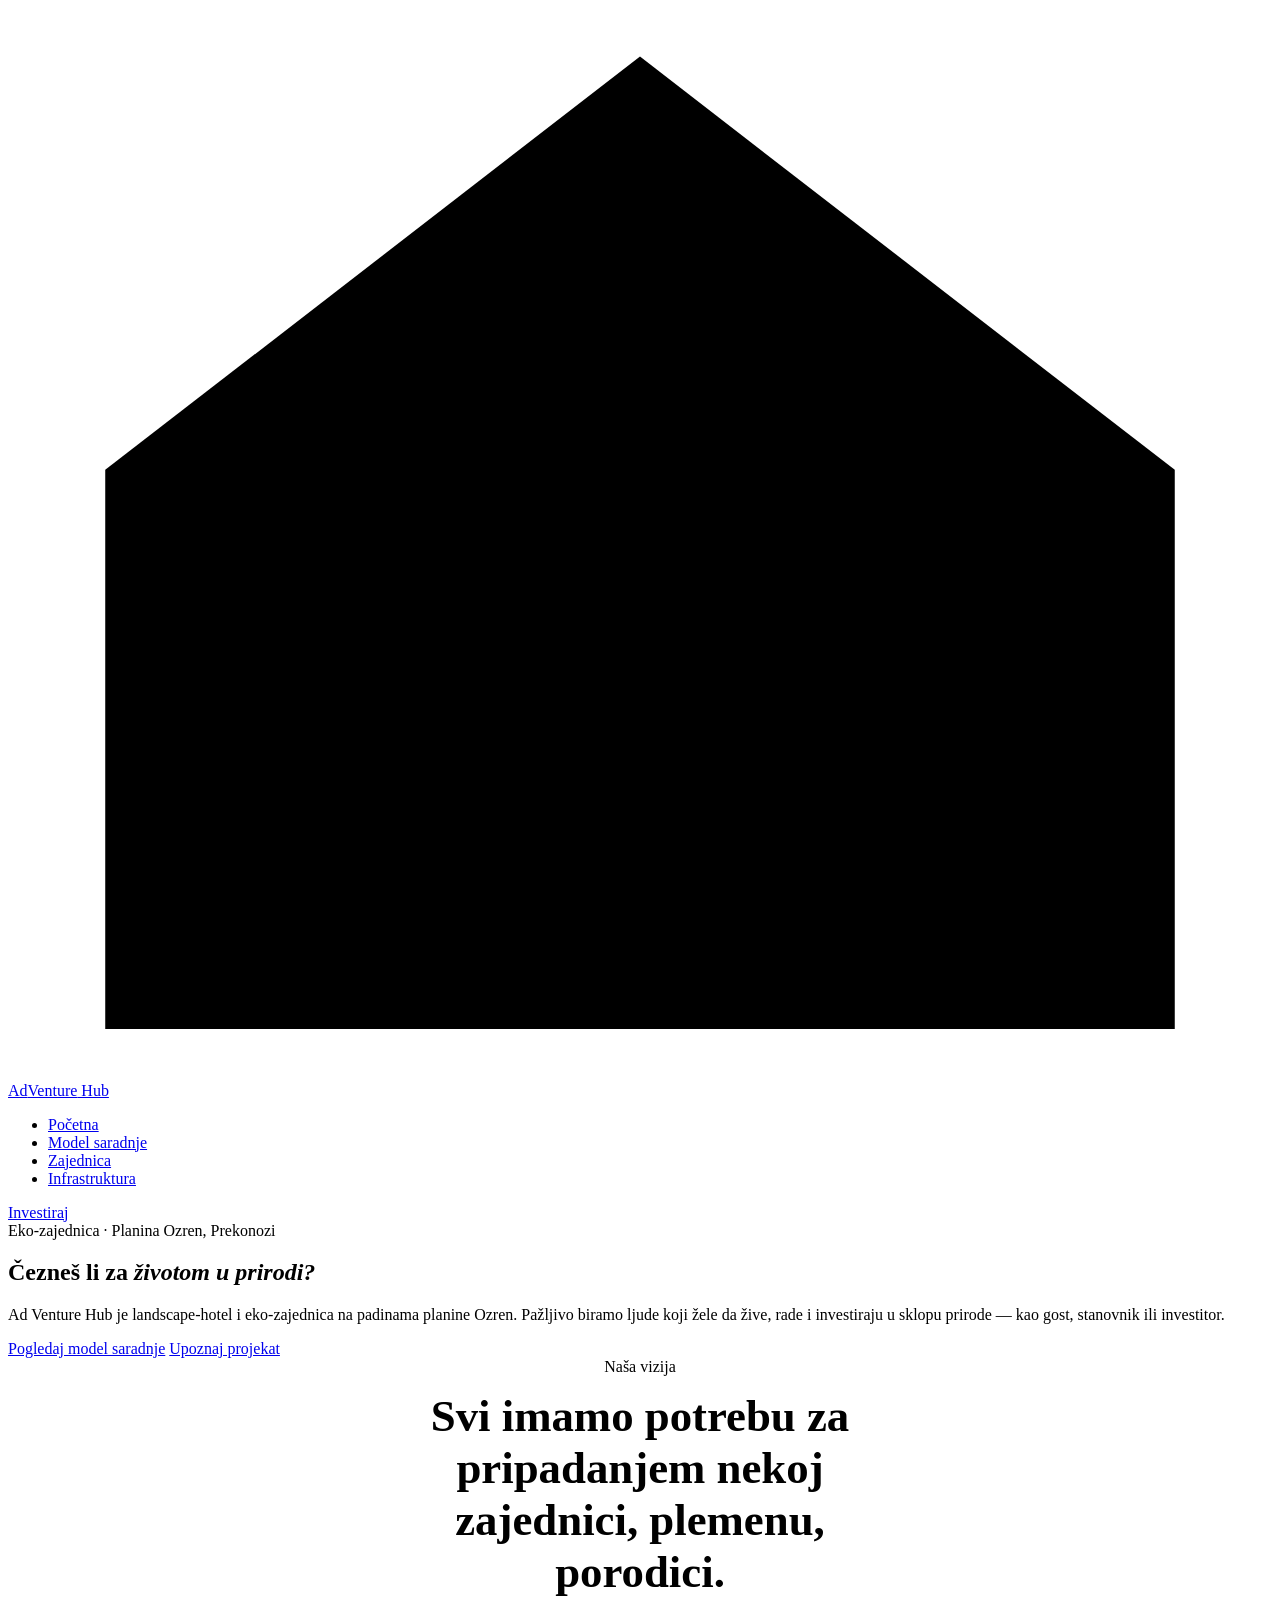
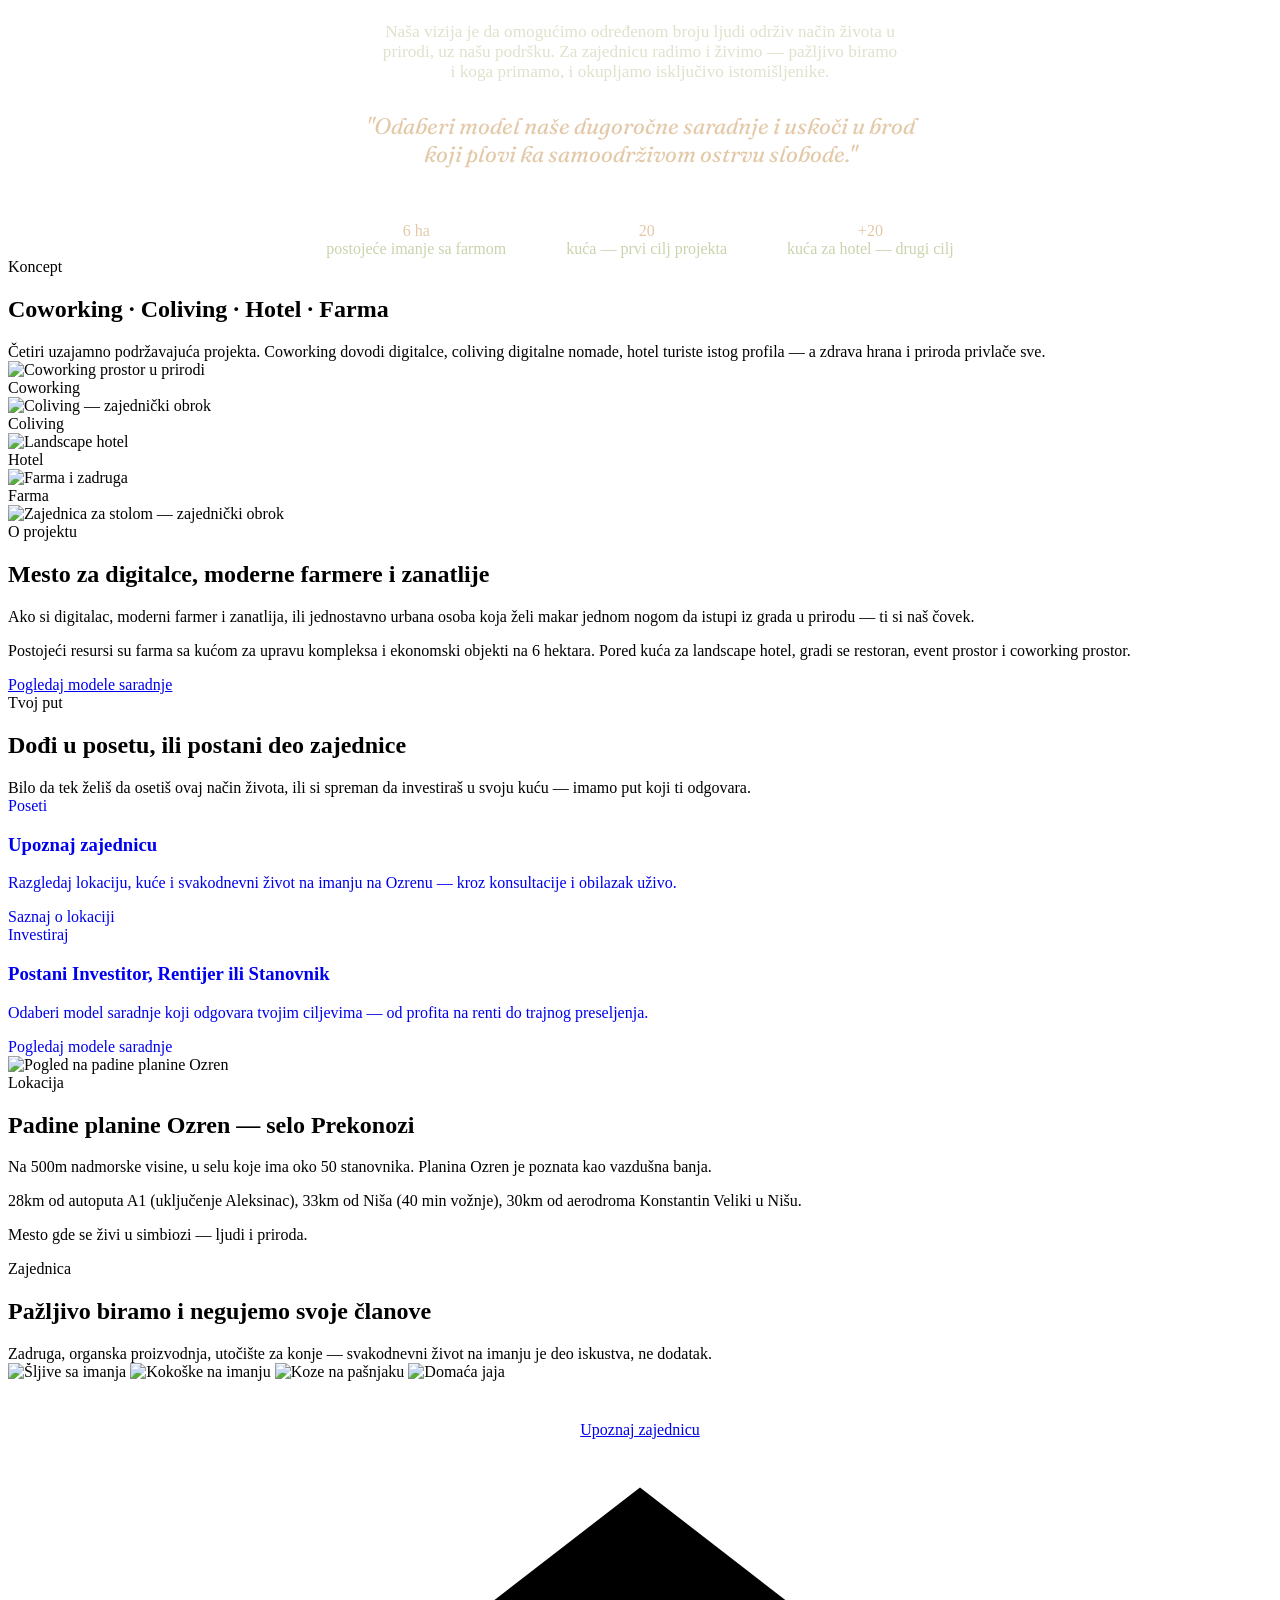
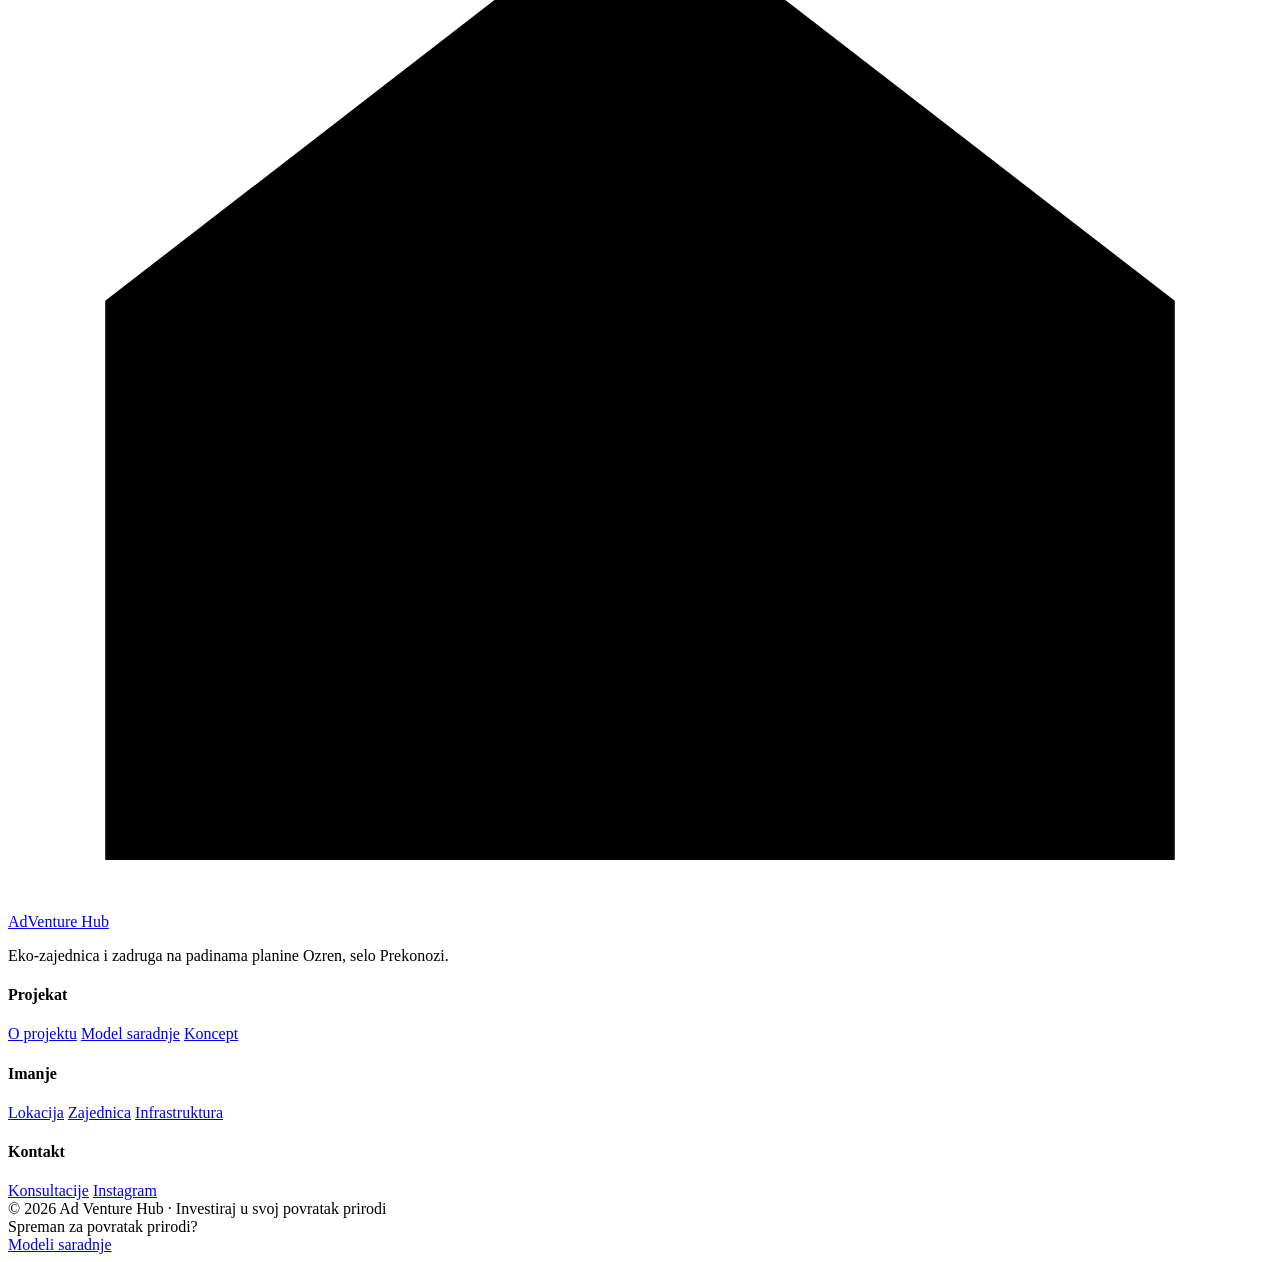
==== index.html @ 5d9820a5 "Add files via upload" ====
<!DOCTYPE html>
<html lang="sr">
<head>
<meta charset="UTF-8">
<meta name="viewport" content="width=device-width, initial-scale=1.0">
<title>Ad Venture Hub — Investiraj u svoj povratak prirodi</title>
<link rel="stylesheet" href="assets/style.css">
<link rel="preconnect" href="https://fonts.googleapis.com">
<link href="https://fonts.googleapis.com/css2?family=Fraunces:ital,opsz,wght@0,9..144,400..700;1,9..144,400..600&family=Source+Sans+3:wght@400;600;700&display=swap" rel="stylesheet">
<style>
  /* Page-specific tweaks */
  .b-hero{background-image:url('assets/photos/01_hero_landscape_farm.jpeg'); background-position:center 38%;}
  .manifesto{background:var(--moss); color:var(--cream); text-align:center;}
  .manifesto .eyebrow{color:var(--field);}
  .manifesto h2{color:var(--cream); font-size:clamp(1.9rem,3.5vw,2.8rem); max-width:20ch; margin:14px auto 24px;}
  .manifesto p{max-width:60ch; margin:0 auto 16px; color:#dde3cc; font-size:1.08rem;}
  .manifesto .quote{font-family:'Fraunces',serif; font-style:italic; font-size:1.4rem; color:#e3c9a8; margin:30px auto 0; max-width:42ch;}
  .home-stats{display:flex; justify-content:center; gap:60px; flex-wrap:wrap; text-align:center; margin-top:54px;}
</style>
</head>
<body>

<nav>
  <a href="index.html" class="logo"><svg class="mark" viewBox="0 0 26 22" xmlns="http://www.w3.org/2000/svg"><path d="M2 21V9.5L13 1l11 8.5V21H2z"/><path d="M9 21v-8h8v8"/></svg>Ad<span>Venture</span> Hub</a>
  <ul class="nav-links">
    <li><a href="index.html" class="nav-link current">Početna</a></li>
    <li><a href="model-saradnje.html" class="nav-link">Model saradnje</a></li>
    <li><a href="zajednica.html" class="nav-link">Zajednica</a></li>
    <li><a href="infrastruktura.html" class="nav-link">Infrastruktura</a></li>
  </ul>
  <a href="model-saradnje.html" class="nav-cta">Investiraj</a>
</nav>

<!-- HERO -->
<section class="b-hero">
  <div class="b-hero-content">
    <div class="eyebrow">Eko-zajednica · Planina Ozren, Prekonozi</div>
    <h1>Čezneš li za <em>životom u prirodi?</em></h1>
    <p>Ad Venture Hub je landscape-hotel i eko-zajednica na padinama planine Ozren. Pažljivo biramo ljude koji žele da žive, rade i investiraju u sklopu prirode — kao gost, stanovnik ili investitor.</p>
    <div class="b-hero-actions">
      <a href="model-saradnje.html" class="btn btn-accent">Pogledaj model saradnje</a>
      <a href="#koncept" class="btn btn-outline-light">Upoznaj projekat</a>
    </div>
  </div>
</section>

<!-- MANIFESTO -->
<section class="manifesto">
  <div class="container">
    <div class="eyebrow">Naša vizija</div>
    <h2>Svi imamo potrebu za pripadanjem nekoj zajednici, plemenu, porodici.</h2>
    <p>Naša vizija je da omogućimo određenom broju ljudi održiv način života u prirodi, uz našu podršku. Za zajednicu radimo i živimo — pažljivo biramo i koga primamo, i okupljamo isključivo istomišljenike.</p>
    <p class="quote">"Odaberi model naše dugoročne saradnje i uskoči u brod koji plovi ka samoodrživom ostrvu slobode."</p>
    <div class="home-stats">
      <div class="stat"><div class="num" style="color:#e3c9a8;">6 ha</div><div class="lbl" style="color:#c8d4ad;">postojeće imanje sa farmom</div></div>
      <div class="stat"><div class="num" style="color:#e3c9a8;">20</div><div class="lbl" style="color:#c8d4ad;">kuća — prvi cilj projekta</div></div>
      <div class="stat"><div class="num" style="color:#e3c9a8;">+20</div><div class="lbl" style="color:#c8d4ad;">kuća za hotel — drugi cilj</div></div>
    </div>
  </div>
</section>

<!-- KONCEPT — 4 stuba -->
<section class="belonging" id="koncept">
  <div class="container">
    <div class="section-head center">
      <div class="eyebrow">Koncept</div>
      <h2>Coworking · Coliving · Hotel · Farma</h2>
      <p class="lede" style="margin:14px auto 0;">Četiri uzajamno podržavajuća projekta. Coworking dovodi digitalce, coliving digitalne nomade, hotel turiste istog profila — a zdrava hrana i priroda privlače sve.</p>
    </div>
    <div class="concept-row">
      <div class="concept-card">
        <img src="assets/photos/05_coworking_window_flowers.jpeg" alt="Coworking prostor u prirodi">
        <div class="label">Coworking</div>
      </div>
      <div class="concept-card">
        <img src="assets/photos/06_coliving_group_table.jpeg" alt="Coliving — zajednički obrok">
        <div class="label">Coliving</div>
      </div>
      <div class="concept-card">
        <img src="assets/photos/07_hotel_window_view.jpeg" alt="Landscape hotel">
        <div class="label">Hotel</div>
      </div>
      <div class="concept-card">
        <img src="assets/photos/04_farmhouse_autumn_view.jpeg" alt="Farma i zadruga">
        <div class="label">Farma</div>
      </div>
    </div>
  </div>
</section>

<!-- O PROJEKTU teaser -->
<section class="belonging" id="o-projektu" style="background:var(--cream);">
  <div class="container b-split">
    <div class="b-img">
      <img src="assets/photos/02_lunch_table_group.jpeg" alt="Zajednica za stolom — zajednički obrok">
    </div>
    <div class="b-text">
      <div class="eyebrow">O projektu</div>
      <h2>Mesto za digitalce, moderne farmere i zanatlije</h2>
      <p>Ako si digitalac, moderni farmer i zanatlija, ili jednostavno urbana osoba koja želi makar jednom nogom da istupi iz grada u prirodu — ti si naš čovek.</p>
      <p>Postojeći resursi su farma sa kućom za upravu kompleksa i ekonomski objekti na 6 hektara. Pored kuća za landscape hotel, gradi se restoran, event prostor i coworking prostor.</p>
      <a href="model-saradnje.html" class="btn btn-primary">Pogledaj modele saradnje</a>
    </div>
  </div>
</section>

<!-- TWO PATHS — Basecamp-style hub split -->
<section class="belonging" style="background:var(--sand);">
  <div class="container">
    <div class="section-head center">
      <div class="eyebrow">Tvoj put</div>
      <h2>Dođi u posetu, ili postani deo zajednice</h2>
      <p class="lede" style="margin:14px auto 0;">Bilo da tek želiš da osetiš ovaj način života, ili si spreman da investiraš u svoju kuću — imamo put koji ti odgovara.</p>
    </div>
    <div class="paths">
      <a class="path-card" href="index.html#lokacija" style="background-image:url('assets/photos/25_horses_house_field.jpeg'); background-position:center 30%; text-decoration:none;">
        <div class="path-content">
          <div class="eyebrow">Poseti</div>
          <h3>Upoznaj zajednicu</h3>
          <p>Razgledaj lokaciju, kuće i svakodnevni život na imanju na Ozrenu — kroz konsultacije i obilazak uživo.</p>
          <span class="btn btn-outline-light">Saznaj o lokaciji</span>
        </div>
      </a>
      <a class="path-card" href="model-saradnje.html" style="background-image:url('assets/photos/10_minima_casa_3x9_field.jpeg'); background-position:center 65%; text-decoration:none;">
        <div class="path-content">
          <div class="eyebrow">Investiraj</div>
          <h3>Postani Investitor, Rentijer ili Stanovnik</h3>
          <p>Odaberi model saradnje koji odgovara tvojim ciljevima — od profita na renti do trajnog preseljenja.</p>
          <span class="btn btn-accent">Pogledaj modele saradnje</span>
        </div>
      </a>
    </div>
  </div>
</section>

<!-- LOKACIJA -->
<section class="belonging" id="lokacija" style="background:var(--cream);">
  <div class="container b-split reverse">
    <div class="b-img">
      <img src="assets/photos/15_ozren_view_field.jpeg" alt="Pogled na padine planine Ozren">
    </div>
    <div class="b-text">
      <div class="eyebrow">Lokacija</div>
      <h2>Padine planine Ozren — selo Prekonozi</h2>
      <p>Na 500m nadmorske visine, u selu koje ima oko 50 stanovnika. Planina Ozren je poznata kao vazdušna banja.</p>
      <p>28km od autoputa A1 (uključenje Aleksinac), 33km od Niša (40 min vožnje), 30km od aerodroma Konstantin Veliki u Nišu.</p>
      <p class="quote">Mesto gde se živi u simbiozi — ljudi i priroda.</p>
    </div>
  </div>
</section>

<!-- ZAJEDNICA photo strip (teaser) -->
<section class="belonging" id="zajednica-teaser" style="background:var(--sand);">
  <div class="container">
    <div class="section-head center">
      <div class="eyebrow">Zajednica</div>
      <h2>Pažljivo biramo i negujemo svoje članove</h2>
      <p class="lede" style="margin:14px auto 0;">Zadruga, organska proizvodnja, utočište za konje — svakodnevni život na imanju je deo iskustva, ne dodatak.</p>
    </div>
    <div class="photo-strip">
      <img class="tall" src="assets/photos/22_zadruga_plums.jpeg" alt="Šljive sa imanja">
      <img src="assets/photos/19_zadruga_chickens.jpeg" alt="Kokoške na imanju">
      <img class="tall" src="assets/photos/23_zadruga_goats.jpeg" alt="Koze na pašnjaku">
      <img src="assets/photos/20_zadruga_eggs_hand.jpeg" alt="Domaća jaja">
    </div>
    <div style="text-align:center; margin-top:40px;">
      <a href="zajednica.html" class="btn btn-primary">Upoznaj zajednicu</a>
    </div>
  </div>
</section>

<footer>
  <div>
    <a href="index.html" class="logo"><svg class="mark" viewBox="0 0 26 22" xmlns="http://www.w3.org/2000/svg"><path d="M2 21V9.5L13 1l11 8.5V21H2z"/><path d="M9 21v-8h8v8"/></svg>Ad<span>Venture</span> Hub</a>
    <p>Eko-zajednica i zadruga na padinama planine Ozren, selo Prekonozi.</p>
  </div>
  <div class="foot-cols">
    <div class="foot-col">
      <h4>Projekat</h4>
      <a href="index.html#o-projektu">O projektu</a>
      <a href="model-saradnje.html">Model saradnje</a>
      <a href="index.html#koncept">Koncept</a>
    </div>
    <div class="foot-col">
      <h4>Imanje</h4>
      <a href="index.html#lokacija">Lokacija</a>
      <a href="zajednica.html">Zajednica</a>
      <a href="infrastruktura.html">Infrastruktura</a>
    </div>
    <div class="foot-col">
      <h4>Kontakt</h4>
      <a href="model-saradnje.html#kontakt">Konsultacije</a>
      <a href="https://www.instagram.com/adventure_hub_serbia/" target="_blank">Instagram</a>
    </div>
  </div>
</footer>
<div class="copyright">© 2026 Ad Venture Hub · Investiraj u svoj povratak prirodi</div>

<div class="sticky-cta">
  <div class="txt">Spreman za povratak prirodi?</div>
  <a href="model-saradnje.html" class="btn btn-accent">Modeli saradnje</a>
</div>

</body>
</html>
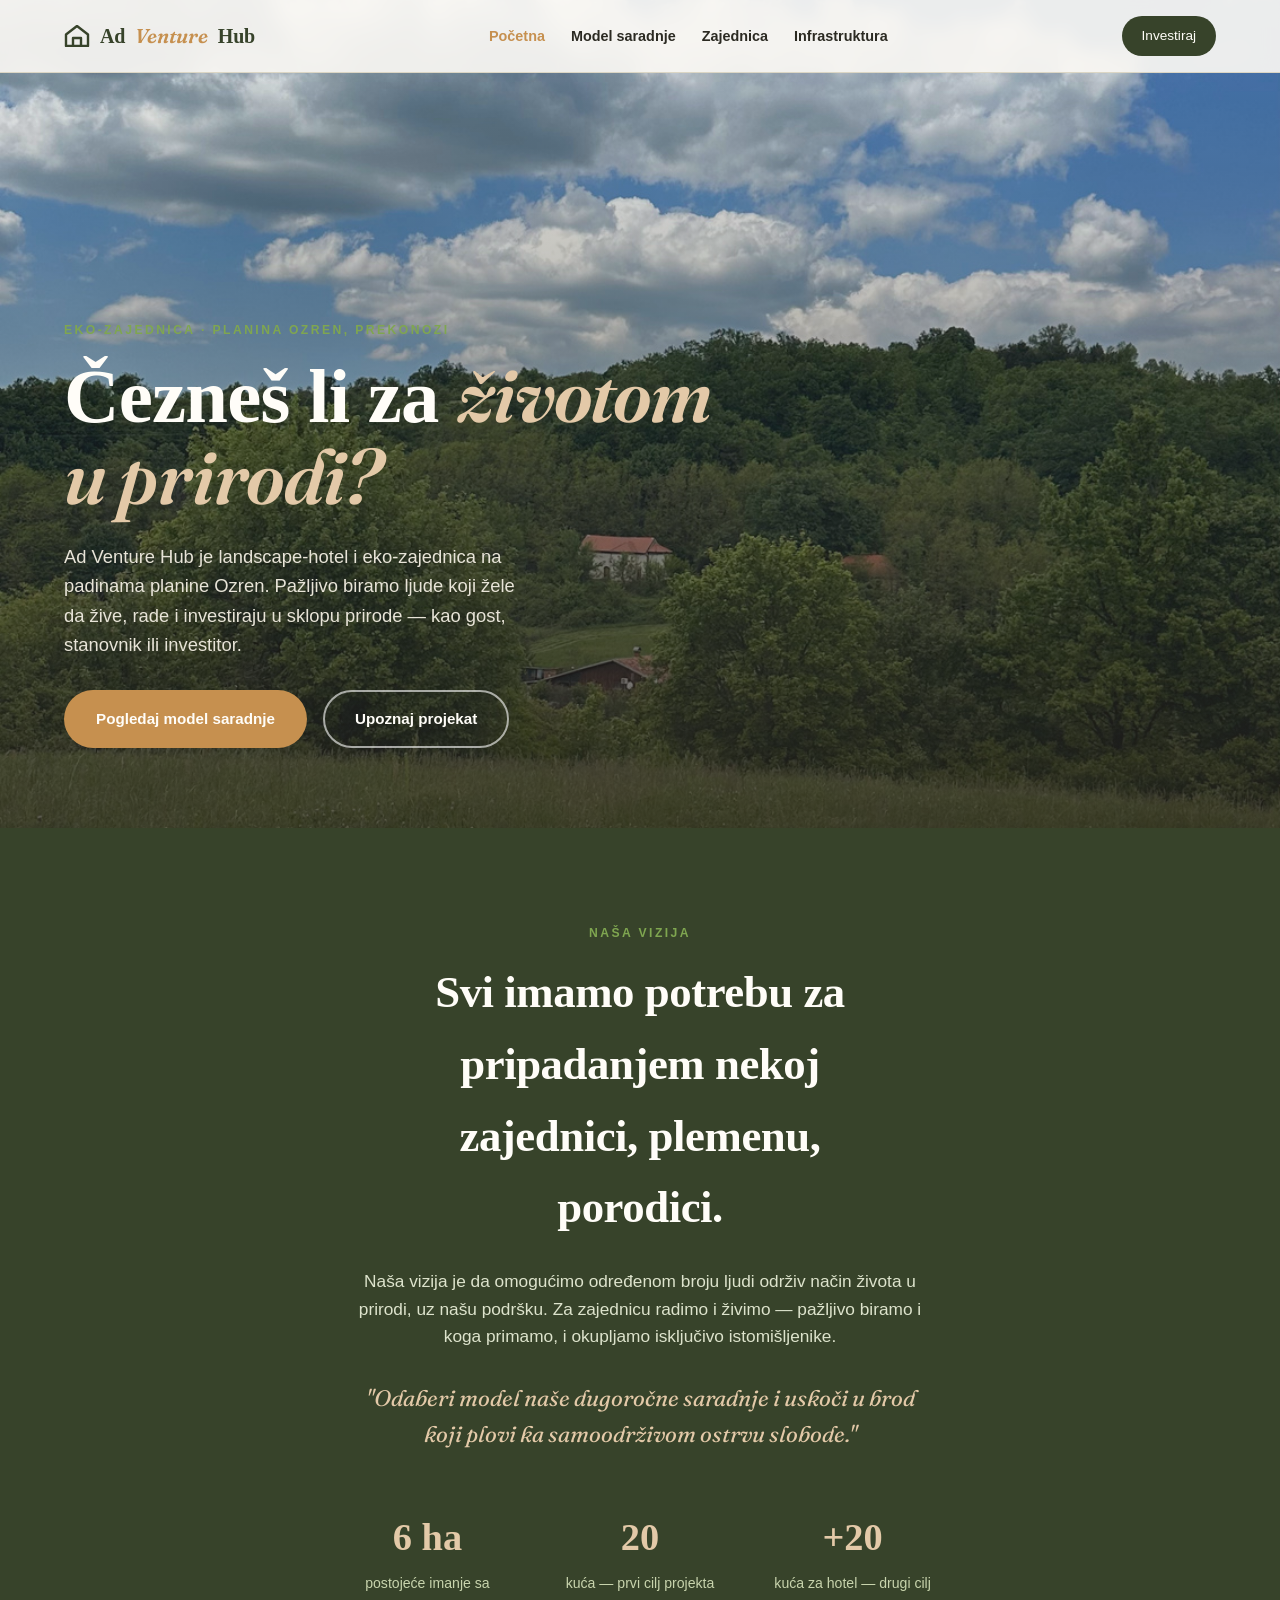
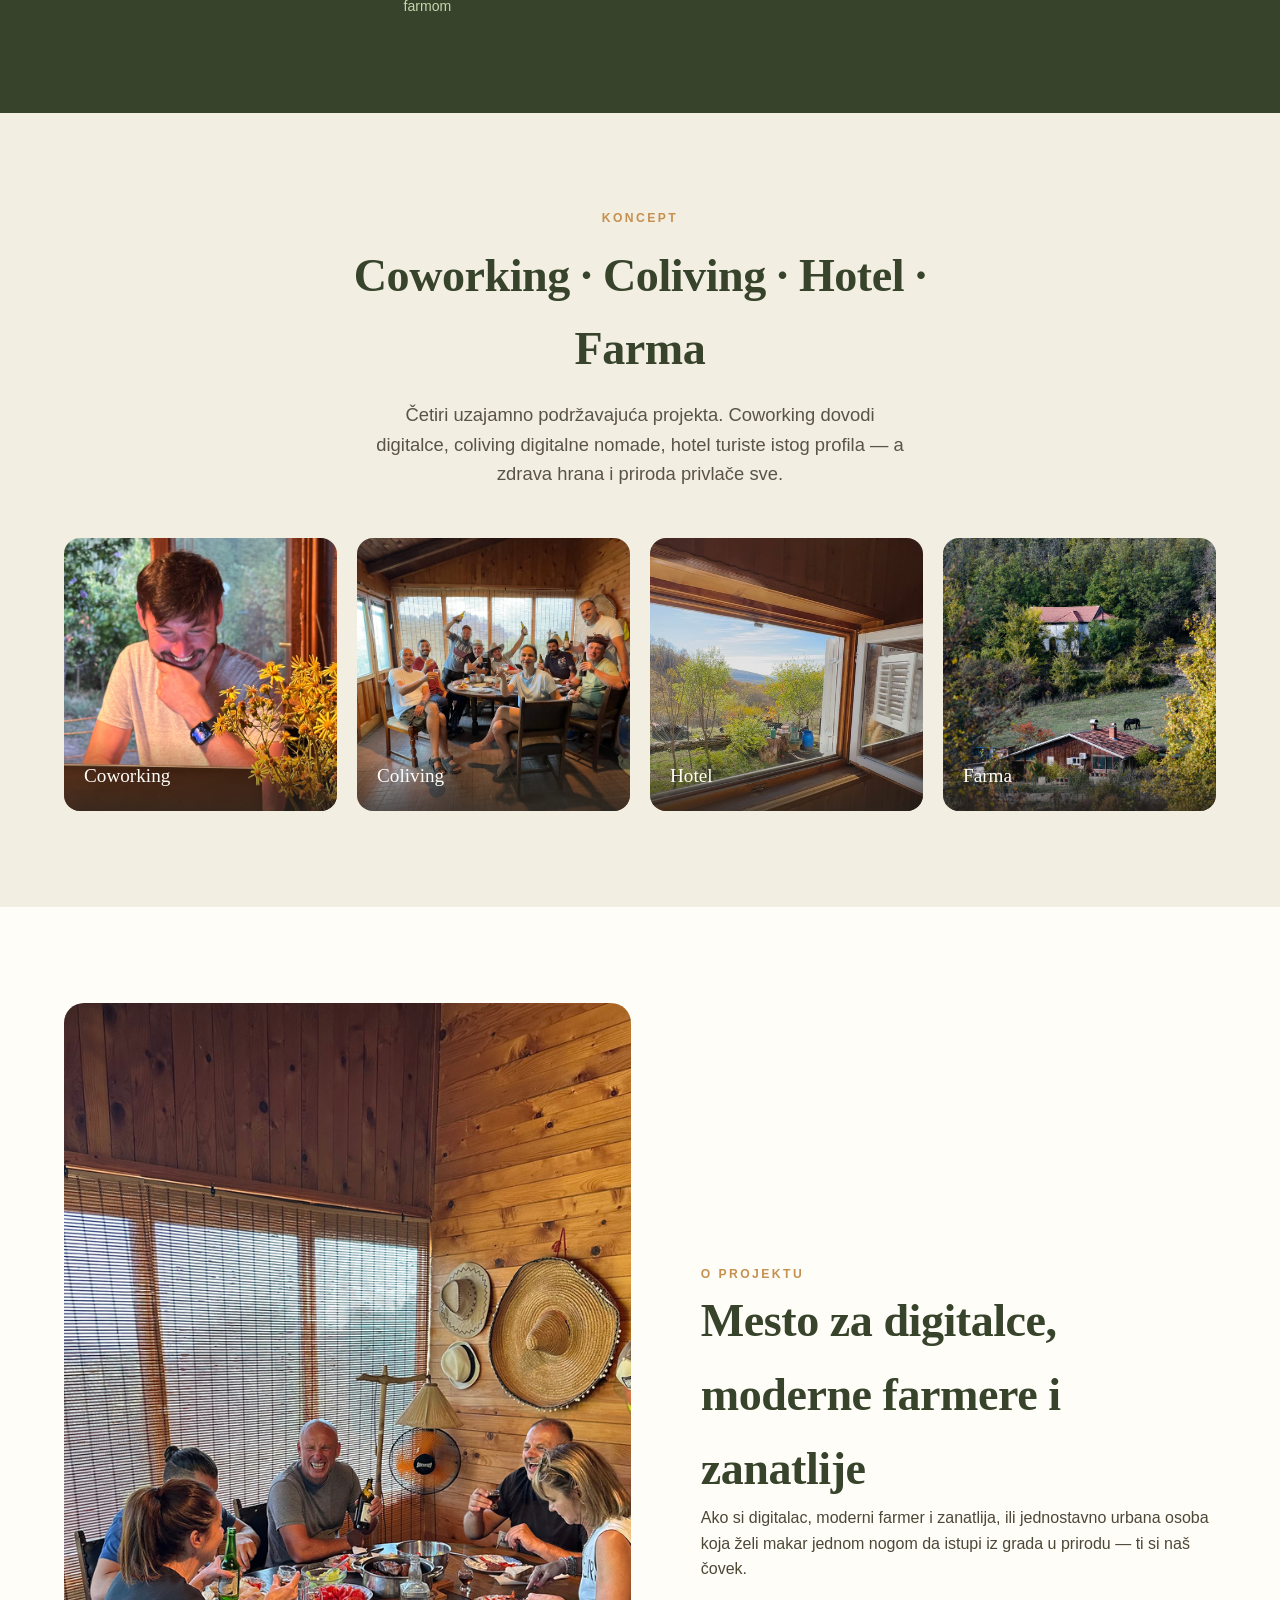
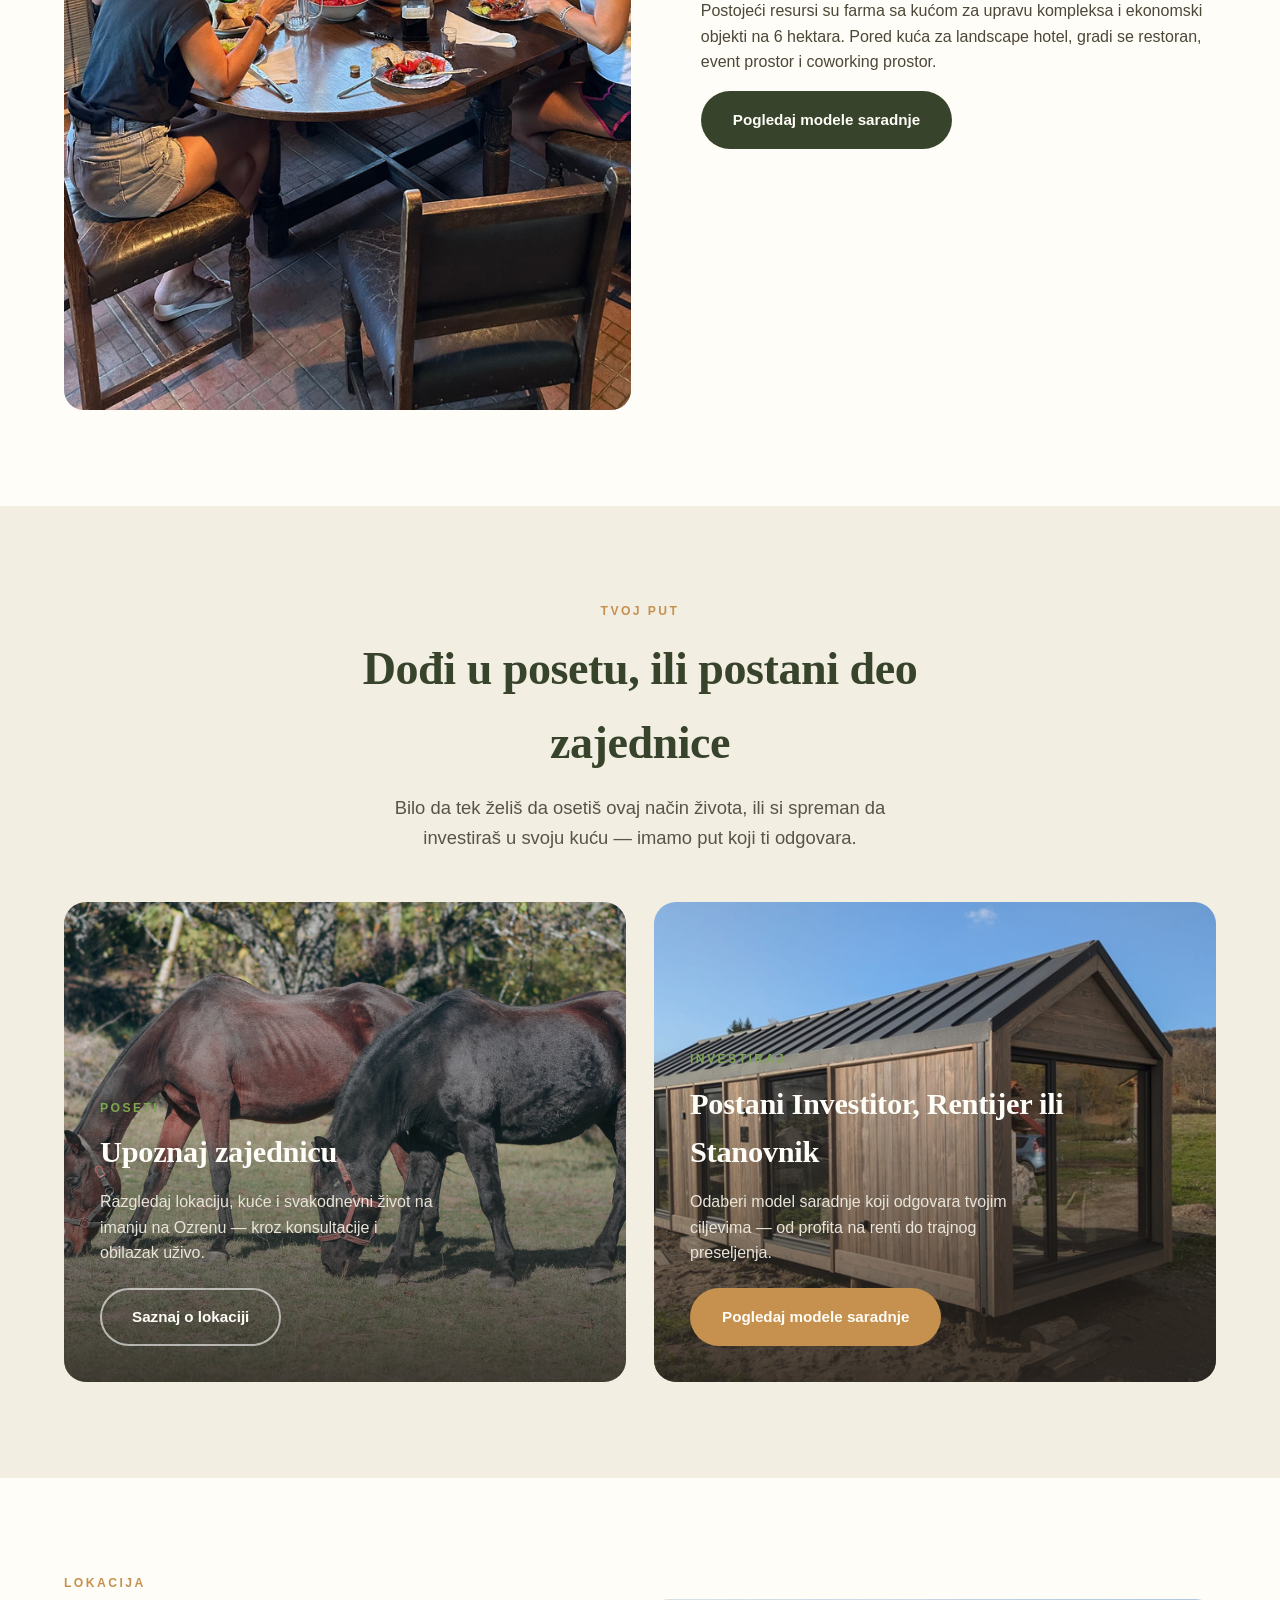
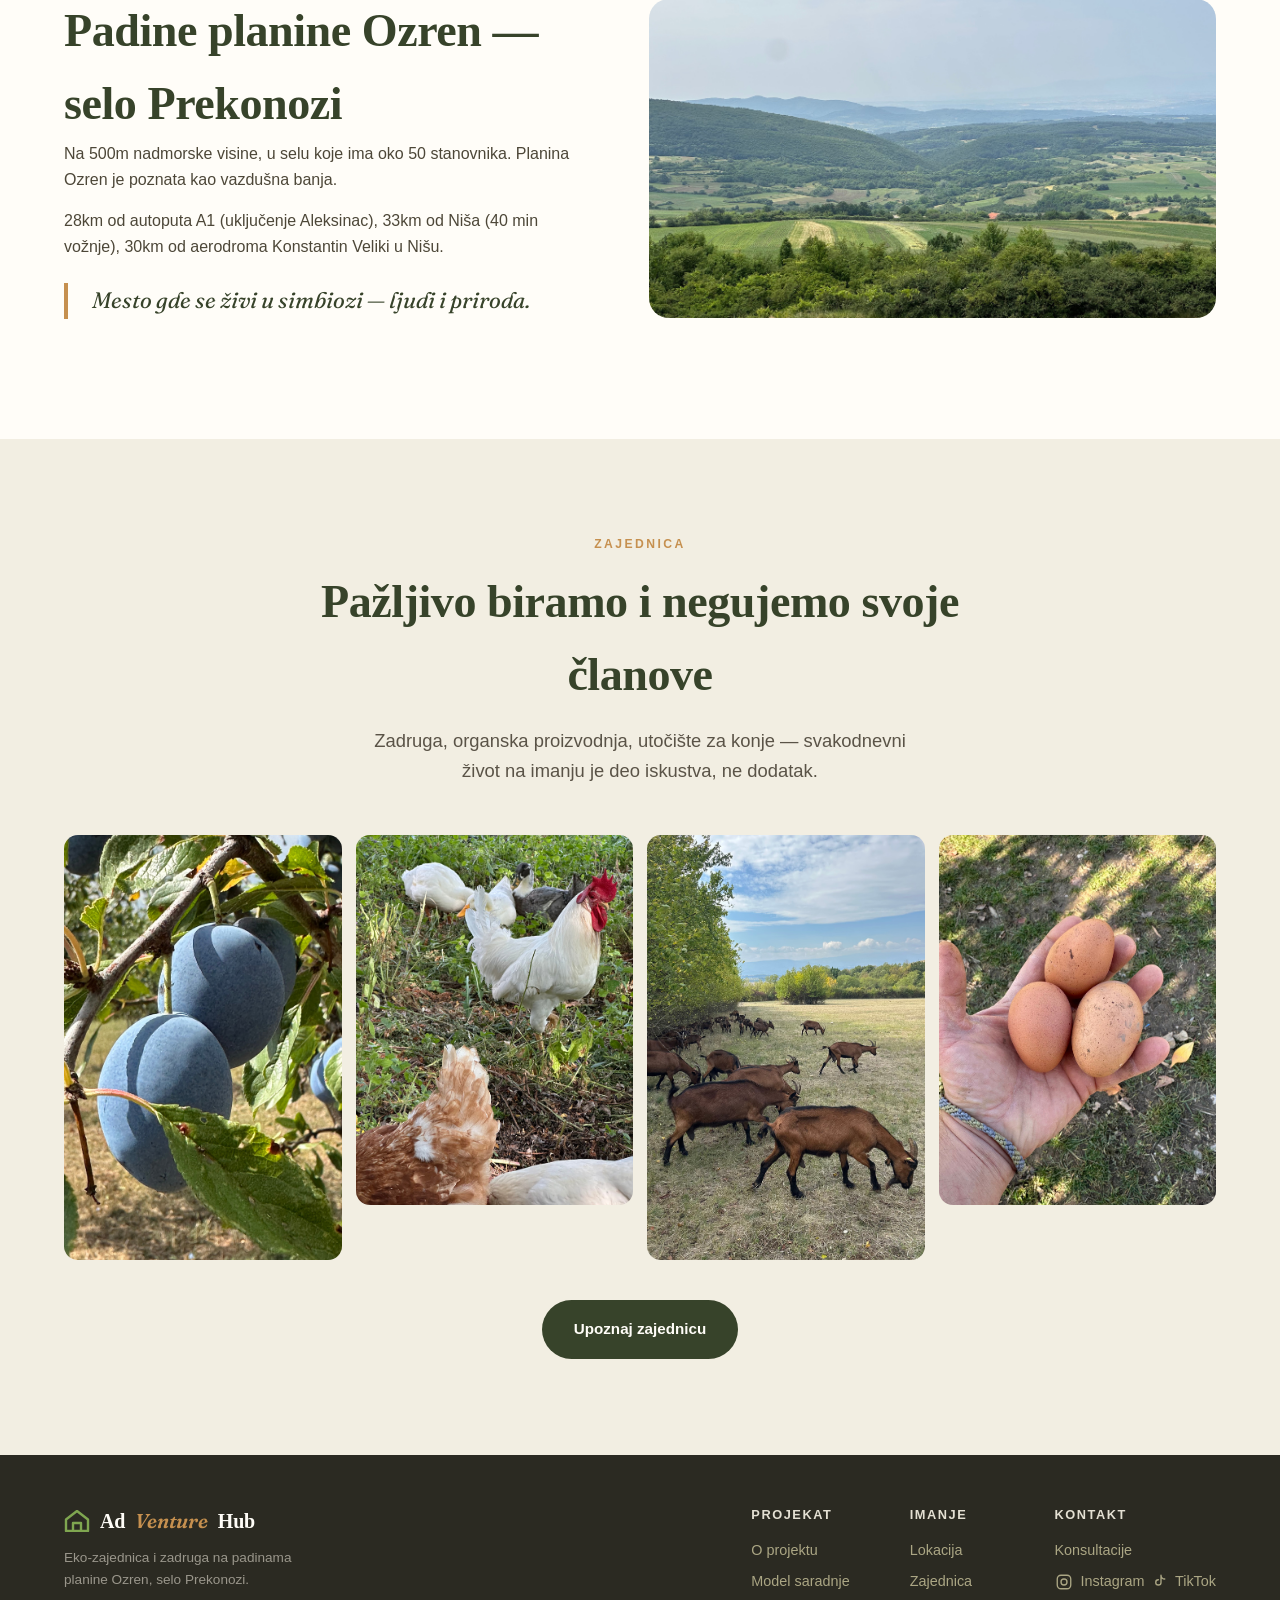
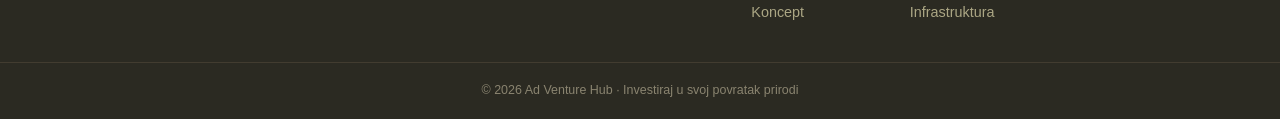
==== commit a5da929f: "Add files via upload" ====
--- a/index.html
+++ b/index.html
@@ -190,7 +190,8 @@
     <div class="foot-col">
       <h4>Kontakt</h4>
       <a href="model-saradnje.html#kontakt">Konsultacije</a>
-      <a href="https://www.instagram.com/adventure_hub_serbia/" target="_blank">Instagram</a>
+      <a href="https://www.instagram.com/adventure_hub_serbia/" target="_blank" class="foot-social" aria-label="Ad Venture Hub na Instagramu"><svg viewBox="0 0 24 24"><rect x="3" y="3" width="18" height="18" rx="5"/><circle cx="12" cy="12" r="4"/><circle cx="17.2" cy="6.8" r="0.4" fill="currentColor" stroke="none"/></svg>Instagram</a>
+      <a href="https://www.tiktok.com/@adventurehubserbia" target="_blank" class="foot-social" aria-label="Ad Venture Hub na TikToku"><svg viewBox="0 0 24 24"><path d="M16 3v9.5a3.5 3.5 0 1 1-3.5-3.5M16 3a5 5 0 0 0 5 5"/></svg>TikTok</a>
     </div>
   </div>
 </footer>
--- a/assets/style.css
+++ b/assets/style.css
@@ -0,0 +1,390 @@
+/* ============================================================
+   AD VENTURE HUB — SHARED DESIGN SYSTEM
+   Two modes: "belonging" (editorial/photo-led) and "trust" (clean/grid)
+   ============================================================ */
+
+:root{
+  /* Core palette — re-derived from the actual Ozren/Prekonozi photography:
+     deep forest tree-line, vivid meadow grass, warm cabin wood, soft sky */
+  --moss:#37432a;        /* deep forest green from the tree line — headings, primary text on light */
+  --field:#7fa650;       /* vivid meadow-grass green — belonging-mode accents */
+  --field-soft:#e6ecd9;  /* pale meadow tint, backgrounds */
+  --sand:#f2eee2;        /* warm off-white, cabin-wood adjacent */
+  --paper:#f8f7f1;       /* trust-mode background — lighter, neutral, cooler than before */
+  --bark:#2b2a22;        /* primary text — warm near-black */
+  --clay:#c6904f;        /* honey/cabin-wood accent — CTAs, key numbers, both modes */
+  --clay-soft:#f3e6cf;
+  --line:#dcd6c4;        /* borders */
+  --stone:#8b8770;       /* muted labels, trust mode */
+  --cream:#fffdf8;
+  --ink-on-dark:#eef0e4;
+}
+
+*{margin:0;padding:0;box-sizing:border-box;}
+html{scroll-behavior:smooth;}
+body{
+  font-family:'Source Sans 3','Segoe UI',sans-serif;
+  background:var(--sand);
+  color:var(--bark);
+  line-height:1.6;
+}
+h1,h2,h3,h4{
+  font-family:'Fraunces',Georgia,serif;
+  color:var(--moss);
+  font-weight:600;
+  letter-spacing:-0.01em;
+}
+a{color:inherit;}
+img{display:block;max-width:100%;}
+
+.eyebrow{
+  font-family:'Source Sans 3',sans-serif;
+  font-size:0.76rem;
+  letter-spacing:0.2em;
+  text-transform:uppercase;
+  color:var(--clay);
+  font-weight:700;
+}
+
+.container{max-width:1280px; margin:0 auto;}
+section{padding:96px 5vw;}
+@media(max-width:860px){ section{padding:64px 6vw;} }
+
+/* ===== BUTTONS (consistent across modes) ===== */
+.btn{
+  display:inline-flex; align-items:center; gap:8px; padding:15px 30px; border-radius:100px;
+  font-weight:700; font-size:0.95rem; text-decoration:none; transition:all .25s ease;
+  border:2px solid transparent; cursor:pointer; font-family:inherit;
+}
+.btn-primary{background:var(--moss); color:var(--cream);}
+.btn-primary:hover{background:var(--bark); transform:translateY(-2px);}
+.btn-accent{background:var(--clay); color:var(--cream);}
+.btn-accent:hover{background:#b3683a; transform:translateY(-2px);}
+.btn-outline{border-color:var(--moss); color:var(--moss); background:transparent;}
+.btn-outline:hover{background:var(--moss); color:var(--cream);}
+.btn-outline-light{border-color:rgba(255,255,255,0.6); color:var(--cream); background:transparent;}
+.btn-outline-light:hover{background:var(--cream); color:var(--moss);}
+
+/* ===== NAV (shared) ===== */
+nav{
+  position:fixed; top:0; left:0; right:0; z-index:100;
+  display:flex; align-items:center; justify-content:space-between;
+  padding:16px 5vw;
+  background:rgba(250,248,244,0.92);
+  backdrop-filter:blur(8px);
+  border-bottom:1px solid var(--line);
+}
+.logo{
+  font-family:'Fraunces',serif; font-weight:600; font-size:1.25rem;
+  color:var(--moss); letter-spacing:-0.01em; display:flex; align-items:center; gap:10px;
+  text-decoration:none;
+}
+.logo span{font-style:italic; color:var(--clay);}
+.logo .mark{
+  width:26px; height:22px; flex-shrink:0;
+}
+.logo .mark path{stroke:var(--moss); stroke-width:2.4; fill:none; stroke-linejoin:round; stroke-linecap:round;}
+footer .logo .mark path{stroke:var(--field);}
+nav ul{display:flex; gap:26px; list-style:none; align-items:center;}
+nav a.nav-link{font-size:0.9rem; text-decoration:none; color:var(--bark); font-weight:600; transition:color .2s;}
+nav a.nav-link:hover{color:var(--clay);}
+nav a.nav-link.current{color:var(--clay);}
+.nav-cta{background:var(--moss); color:var(--cream)!important; padding:9px 20px; border-radius:100px; font-size:0.85rem; text-decoration:none;}
+.nav-cta:hover{background:var(--clay);}
+@media(max-width:920px){ nav ul.nav-links{display:none;} }
+
+/* ===== FOOTER (shared) ===== */
+footer{
+  background:var(--bark); color:#c9c4b8; padding:50px 5vw 30px;
+  display:flex; justify-content:space-between; flex-wrap:wrap; gap:40px;
+}
+footer .logo{color:var(--cream);}
+footer .logo span{color:var(--clay);}
+footer p{font-size:0.85rem; max-width:36ch; margin-top:10px; opacity:0.7;}
+.foot-cols{display:flex; gap:60px; flex-wrap:wrap;}
+.foot-col h4{color:#e4e0d3; font-family:'Source Sans 3',sans-serif; font-size:0.8rem; letter-spacing:0.12em; text-transform:uppercase; margin-bottom:14px;}
+.foot-col a{display:block; font-size:0.9rem; margin-bottom:8px; text-decoration:none; color:#aba684; transition:color .2s;}
+.foot-col a:hover{color:var(--clay);}
+.foot-col a.foot-social{display:inline-flex; align-items:center; gap:8px;}
+.foot-col a.foot-social svg{width:18px; height:18px; stroke:currentColor; fill:none; stroke-width:1.8; stroke-linecap:round; stroke-linejoin:round; flex-shrink:0;}
+.copyright{text-align:center; padding:18px; font-size:0.78rem; color:#8a8470; border-top:1px solid #423c30; background:var(--bark);}
+
+/* ===== BELONGING MODE ==================================================
+   Editorial, photo-led, looser. Used for: hero, vision, community,
+   location, daily-life sections.
+   ======================================================================= */
+
+.belonging{background:var(--sand);}
+.belonging h2{font-size:clamp(2rem,3.6vw,3rem);}
+.belonging .lede{font-size:1.15rem; color:#5a5347; max-width:52ch;}
+
+/* Full-bleed photo hero */
+.b-hero{
+  min-height:92vh; display:flex; align-items:flex-end;
+  position:relative; padding:0;
+  background-size:cover; background-position:center;
+}
+.b-hero::after{
+  content:""; position:absolute; inset:0;
+  background:linear-gradient(180deg, rgba(42,37,32,0.05) 0%, rgba(42,37,32,0.75) 100%);
+}
+.b-hero-content{
+  position:relative; z-index:2; padding:0 5vw 80px; width:100%; max-width:1280px; margin:0 auto;
+  color:var(--cream);
+}
+.b-hero .eyebrow{color:var(--field);}
+.b-hero h1{
+  color:var(--cream); font-size:clamp(2.6rem,6vw,5rem); line-height:1.05; margin:14px 0 22px;
+  max-width:18ch;
+}
+.b-hero h1 em{font-style:italic; color:#e3c9a8;}
+.b-hero p{font-size:1.15rem; color:#e8e4d8; max-width:46ch; margin-bottom:30px;}
+.b-hero-actions{display:flex; gap:16px; flex-wrap:wrap;}
+
+/* Asymmetric image + text blocks */
+.b-split{display:grid; grid-template-columns:1.1fr 1fr; gap:70px; align-items:center;}
+.b-split.reverse{grid-template-columns:1fr 1.1fr;}
+.b-split.reverse .b-img{order:2;}
+.b-img{border-radius:20px; overflow:hidden;}
+.b-img img{width:100%; height:100%; object-fit:cover; display:block;}
+.b-text .quote{
+  font-family:'Fraunces',serif; font-style:italic; font-size:1.4rem; color:var(--moss);
+  border-left:4px solid var(--clay); padding-left:24px; margin:24px 0;
+}
+.b-text p{color:#4d4738; margin-bottom:16px;}
+@media(max-width:980px){
+  .b-split, .b-split.reverse{grid-template-columns:1fr; gap:36px;}
+  .b-split.reverse .b-img{order:0;}
+}
+
+/* Photo strip / mosaic */
+.photo-strip{display:grid; grid-template-columns:repeat(4,1fr); gap:14px;}
+.photo-strip img{aspect-ratio:3/4; object-fit:cover; width:100%; border-radius:14px;}
+.photo-strip .tall{aspect-ratio:3/4.6;}
+@media(max-width:760px){ .photo-strip{grid-template-columns:repeat(2,1fr);} }
+
+/* Concept cards (4: coworking/coliving/hotel/farm) */
+.concept-row{display:grid; grid-template-columns:repeat(4,1fr); gap:20px;}
+.concept-card{border-radius:16px; overflow:hidden; position:relative;}
+.concept-card img{aspect-ratio:1; object-fit:cover; width:100%;}
+.concept-card .label{
+  position:absolute; bottom:0; left:0; right:0; padding:20px;
+  background:linear-gradient(180deg, transparent, rgba(42,37,32,0.75));
+  color:var(--cream); font-family:'Fraunces',serif; font-size:1.2rem;
+}
+@media(max-width:760px){ .concept-row{grid-template-columns:repeat(2,1fr);} }
+
+/* ===== TWO PATHS (Basecamp homepage pattern) ===== */
+.paths{display:grid; grid-template-columns:1fr 1fr; gap:28px;}
+.path-card{
+  border-radius:22px; overflow:hidden; position:relative; min-height:480px;
+  display:flex; flex-direction:column; justify-content:flex-end;
+  background-size:cover; background-position:center;
+}
+.path-card::after{
+  content:""; position:absolute; inset:0;
+  background:linear-gradient(180deg, rgba(42,37,32,0.05) 30%, rgba(42,37,32,0.85) 100%);
+}
+.path-content{position:relative; z-index:2; padding:36px; color:var(--cream);}
+.path-content .eyebrow{color:var(--field);}
+.path-content h3{color:var(--cream); font-size:1.9rem; margin:10px 0 12px;}
+.path-content p{color:#e8e4d8; margin-bottom:22px; max-width:38ch;}
+@media(max-width:860px){ .paths{grid-template-columns:1fr;} .path-card{min-height:400px;} }
+
+/* ===== TRUST MODE ==================================================
+   Clean, grid-based, neutral. Used for: investment/legal/comparison.
+   ===================================================================== */
+
+.trust{background:var(--paper);}
+.trust h2{font-size:clamp(1.9rem,3.2vw,2.6rem); color:var(--bark);}
+.trust .eyebrow{color:var(--clay);}
+.trust .lede{font-size:1.02rem; color:var(--stone); max-width:60ch;}
+
+.trust-hero{
+  padding-top:150px; padding-bottom:60px; background:var(--paper); border-bottom:1px solid var(--line);
+}
+.trust-hero h1{font-size:clamp(2.4rem,4.5vw,3.6rem); color:var(--bark); max-width:22ch;}
+.trust-hero .lede{font-size:1.1rem; margin-top:16px;}
+
+/* Tier comparison */
+.tier-grid{display:grid; grid-template-columns:repeat(3,1fr); gap:24px;}
+.tier-card{
+  background:var(--cream); border:1px solid var(--line); border-radius:18px; padding:36px 30px;
+  display:flex; flex-direction:column;
+}
+.tier-card.highlight{border-color:var(--clay); box-shadow:0 20px 50px -24px rgba(201,122,74,0.35);}
+.tier-icon{width:100%; display:flex; justify-content:center; margin-bottom:18px;}
+.tier-icon svg{width:64px; height:64px;}
+.tier-card h3{font-size:1.4rem; text-align:center; margin-bottom:6px;}
+.tier-tag{
+  display:block; text-align:center; font-size:0.78rem; font-weight:700; letter-spacing:0.08em;
+  text-transform:uppercase; color:var(--clay); margin-bottom:18px;
+}
+.tier-card .desc{color:var(--stone); font-size:0.95rem; text-align:center; margin-bottom:22px; min-height:64px;}
+.tier-list{list-style:none; display:flex; flex-direction:column; gap:10px; margin-bottom:24px; flex-grow:1;}
+.tier-list li{display:flex; gap:10px; font-size:0.9rem; align-items:flex-start; color:var(--bark);}
+.tier-list li::before{content:"";width:6px;height:6px;border-radius:50%;background:var(--field);margin-top:8px;flex-shrink:0;}
+.tier-contract{
+  background:var(--sand); border-radius:10px; padding:12px 16px; font-size:0.82rem; color:var(--moss);
+  font-weight:600; text-align:center; margin-bottom:16px;
+}
+@media(max-width:920px){ .tier-grid{grid-template-columns:1fr;} }
+
+/* Key-number stat row */
+.stat-row{display:flex; gap:48px; flex-wrap:wrap;}
+.stat .num{font-family:'Fraunces',serif; font-size:2.4rem; color:var(--clay); font-weight:700;}
+.stat .lbl{font-size:0.88rem; color:var(--stone); max-width:20ch; margin-top:4px;}
+
+/* What's included list */
+.included-grid{display:grid; grid-template-columns:repeat(2,1fr); gap:14px;}
+.included-item{
+  display:flex; gap:14px; align-items:flex-start; padding:18px; background:var(--cream);
+  border:1px solid var(--line); border-radius:12px;
+}
+.included-item .ico{
+  width:36px; height:36px; border-radius:8px; background:var(--field-soft); color:var(--moss);
+  display:flex; align-items:center; justify-content:center; flex-shrink:0;
+}
+.included-item .ico svg{width:20px; height:20px; stroke:var(--moss); fill:none; stroke-width:1.8; stroke-linecap:round; stroke-linejoin:round;}
+.included-item .txt{font-size:0.92rem; color:var(--bark);}
+.included-item .txt strong{display:block; color:var(--moss); font-size:0.95rem; margin-bottom:2px; font-family:'Fraunces',serif;}
+@media(max-width:760px){ .included-grid{grid-template-columns:1fr;} }
+
+/* Plain-language legal box */
+.legal-box{
+  background:var(--cream); border:1px solid var(--line); border-radius:18px; padding:36px;
+}
+.legal-box h3{font-size:1.3rem; margin-bottom:14px;}
+.legal-box p{color:var(--bark); font-size:0.95rem; margin-bottom:12px;}
+.legal-box .placeholder{
+  display:inline-block; background:var(--clay-soft); color:var(--clay); font-weight:700;
+  font-size:0.78rem; padding:2px 10px; border-radius:6px; letter-spacing:0.02em;
+}
+
+/* FAQ */
+.faq-item{border-bottom:1px solid var(--line); padding:22px 0;}
+.faq-item summary{
+  font-family:'Fraunces',serif; font-size:1.1rem; color:var(--moss); cursor:pointer;
+  list-style:none; display:flex; justify-content:space-between; align-items:center;
+}
+.faq-item summary::-webkit-details-marker{display:none;}
+.faq-item summary::after{content:"+"; font-size:1.4rem; color:var(--clay); font-family:sans-serif;}
+.faq-item[open] summary::after{content:"–";}
+.faq-item .a{margin-top:14px; color:var(--stone); font-size:0.95rem; max-width:65ch;}
+
+/* Repeated CTA banner (trust mode) */
+.cta-banner{
+  background:var(--moss); color:var(--cream); border-radius:22px; padding:50px 40px;
+  display:flex; justify-content:space-between; align-items:center; gap:30px; flex-wrap:wrap;
+}
+.cta-banner h3{color:var(--cream); font-size:1.6rem; margin-bottom:8px;}
+.cta-banner p{color:#d6dcc6; font-size:0.95rem;}
+
+/* Section head shared */
+.section-head{max-width:700px; margin-bottom:50px;}
+.section-head.center{margin:0 auto 50px; text-align:center;}
+.section-head h2{margin-top:10px;}
+.section-head p{margin-top:14px;}
+
+/* Sticky mobile CTA */
+.sticky-cta{
+  position:fixed; bottom:0; left:0; right:0; z-index:200;
+  background:var(--moss); color:var(--cream);
+  display:none; align-items:center; justify-content:space-between;
+  padding:14px 5vw; gap:16px;
+  box-shadow:0 -8px 30px rgba(0,0,0,0.15);
+}
+.sticky-cta .txt{font-size:0.9rem; font-weight:600;}
+.sticky-cta .btn{padding:11px 22px; font-size:0.88rem;}
+@media(max-width:760px){
+  .sticky-cta{display:flex;}
+  body{padding-bottom:74px;}
+}
+
+/* ===== SHARED: feature pillars (4-col) ===== */
+.pillars{display:grid; grid-template-columns:repeat(4,1fr); gap:20px;}
+.pillar{background:var(--cream); border:1px solid var(--line); border-radius:14px; padding:24px;}
+.pillar h4{font-size:1.05rem; margin-bottom:8px;}
+.pillar p{font-size:0.9rem; color:var(--stone);}
+@media(max-width:920px){ .pillars{grid-template-columns:repeat(2,1fr);} }
+@media(max-width:560px){ .pillars{grid-template-columns:1fr;} }
+
+/* ===== SHARED: membership tier comparison (Basic / Gold) ===== */
+.member-grid{display:grid; grid-template-columns:1fr 1fr; gap:28px;}
+.member-card{border-radius:20px; padding:40px; position:relative; overflow:hidden;}
+.member-card.basic{background:var(--cream); border:1px solid var(--line);}
+.member-card.gold{background:linear-gradient(135deg, var(--moss), #28311e); color:var(--cream);}
+.member-card .tier{font-family:'Fraunces',serif; font-size:1.6rem; margin-bottom:6px;}
+.member-card.gold .tier{color:#ecd9b0;}
+.member-card .tier-sub{font-size:0.88rem; opacity:0.75; margin-bottom:24px;}
+.member-card ul{list-style:none; display:flex; flex-direction:column; gap:12px;}
+.member-card li{display:flex; gap:10px; font-size:0.95rem; align-items:flex-start;}
+.member-card li::before{content:"✦"; color:var(--clay); flex-shrink:0; margin-top:2px;}
+.member-card.gold li::before{color:var(--field);}
+@media(max-width:860px){ .member-grid{grid-template-columns:1fr;} }
+
+/* ===== SHARED: employment / work segments (4-col) ===== */
+.employment-grid{display:grid; grid-template-columns:repeat(2,1fr); gap:20px;}
+.employment-card{
+  background:var(--cream); border:1px solid var(--line); border-radius:14px; padding:26px;
+  display:flex; gap:16px; align-items:flex-start;
+}
+.employment-card .num{
+  font-family:'Fraunces',serif; font-size:1.6rem; color:var(--clay); font-weight:700; flex-shrink:0; line-height:1;
+}
+.employment-card h4{font-size:1.05rem; margin-bottom:6px;}
+.employment-card p{font-size:0.9rem; color:var(--stone);}
+@media(max-width:760px){ .employment-grid{grid-template-columns:1fr;} }
+
+/* ===== SHARED: ecological principles list ===== */
+.eco-list{display:flex; flex-direction:column; gap:16px;}
+.eco-item{
+  display:flex; gap:16px; align-items:flex-start; padding:20px 24px; background:var(--cream);
+  border:1px solid var(--line); border-radius:14px;
+}
+.eco-item .ico{
+  width:40px; height:40px; border-radius:10px; background:var(--field-soft); color:var(--moss);
+  display:flex; align-items:center; justify-content:center; flex-shrink:0;
+}
+.eco-item .ico svg{width:22px; height:22px; stroke:var(--moss); fill:none; stroke-width:1.8; stroke-linecap:round; stroke-linejoin:round;}
+.eco-item p{font-size:0.95rem; color:var(--bark);}
+
+/* ===== SHARED: partner row ===== */
+.partner-row{display:flex; flex-wrap:wrap; gap:18px;}
+.partner-card{
+  flex:1 1 180px; background:var(--cream); border:1px solid var(--line); border-radius:14px;
+  padding:22px; text-align:center;
+  display:flex; flex-direction:column; align-items:center; justify-content:center;
+  min-height:140px;
+}
+.partner-card .name{font-family:'Fraunces',serif; font-size:1.1rem; color:var(--moss); margin-bottom:4px;}
+.partner-card .role{font-size:0.8rem; color:var(--stone);}
+
+/* logo cards — Minima Casa, Nais Robotics, Screwpiles */
+.partner-card.has-logo{padding:18px;}
+.partner-card.has-logo img{
+  max-height:56px; max-width:100%; object-fit:contain; margin-bottom:10px;
+}
+.partner-card.has-logo .role{font-size:0.78rem; color:var(--stone);}
+.partner-card.has-logo.wide img{max-height:40px;}
+
+/* dark chip — for white/monochrome logos like Minima Casa */
+.partner-card.dark-chip{background:var(--bark); border-color:var(--bark);}
+.partner-card.dark-chip .role{color:var(--field-soft);}
+
+/* ===== SHARED: site plan / infrastructure list (2-col with image) ===== */
+.site-plan{display:grid; grid-template-columns:1.3fr 1fr; gap:50px; align-items:start;}
+.site-plan-img{border-radius:16px; overflow:hidden; border:1px solid var(--line);}
+.site-plan-img img{width:100%; display:block;}
+.site-plan-list{list-style:none; display:grid; grid-template-columns:1fr 1fr; gap:10px 24px;}
+.site-plan-list li{font-size:0.92rem; color:var(--bark); padding-left:18px; position:relative;}
+.site-plan-list li::before{content:"—"; position:absolute; left:0; color:var(--clay);}
+@media(max-width:920px){
+  .site-plan{grid-template-columns:1fr;}
+  .site-plan-list{grid-template-columns:1fr;}
+}
+
+/* ===== SHARED: roadmap goal stats ===== */
+.goal-row{display:flex; gap:48px; flex-wrap:wrap;}
+.goal-row .stat .num{font-family:'Fraunces',serif; font-size:2.6rem; color:var(--clay); font-weight:700;}
+.goal-row .stat .lbl{font-size:0.9rem; color:var(--stone); max-width:20ch; margin-top:4px;}
